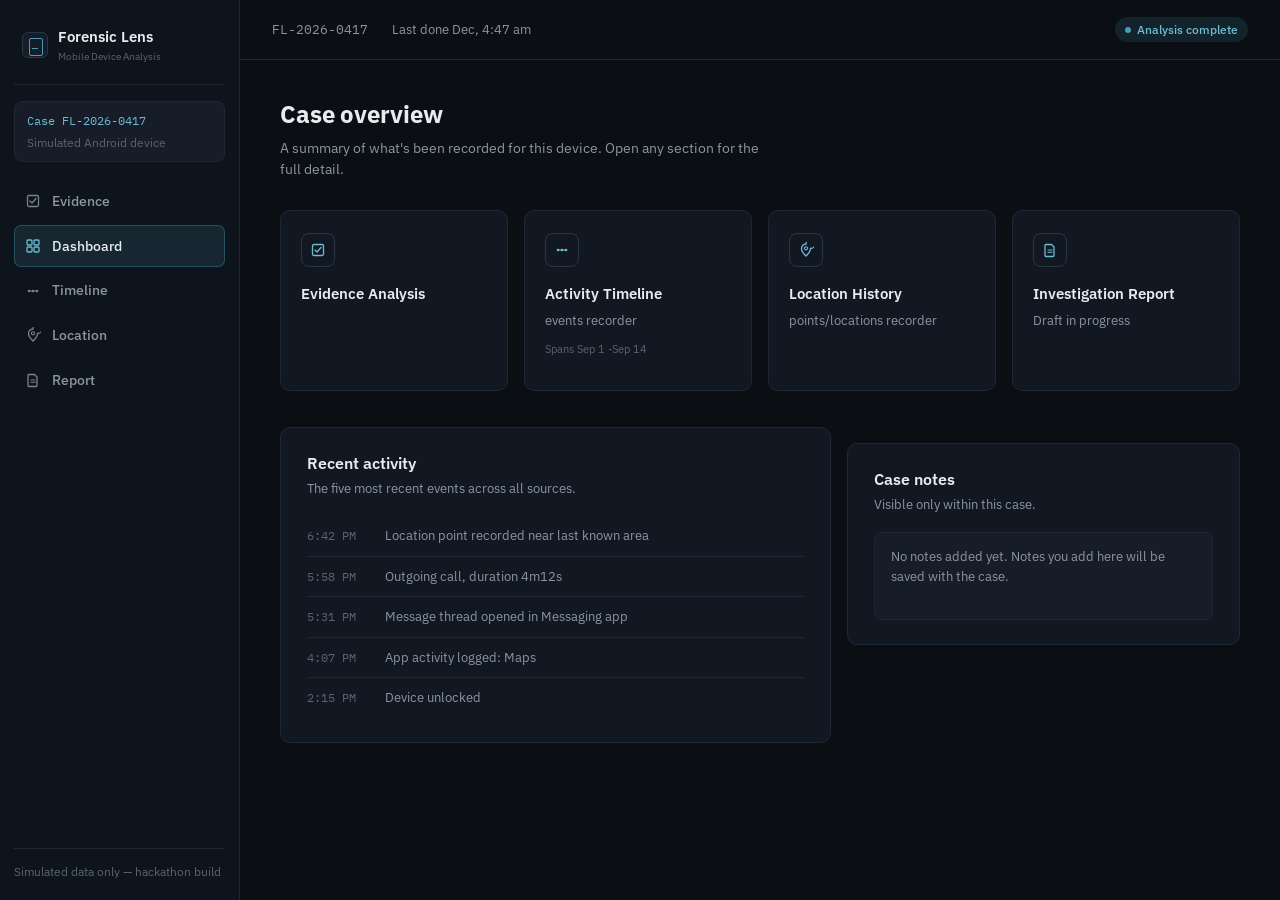
==== frontend/pages/dashboard.html @ 4ef89d26 "added front end" ====
<!DOCTYPE html>
<html lang="en">
<head>
<meta charset="UTF-8">
<meta name="viewport" content="width=device-width, initial-scale=1.0">
<title>Case Overview — Forensic Lens</title>
<link rel="stylesheet" href="../css/global.css">
<link rel="stylesheet" href="../css/dashboard.css">
<link rel="stylesheet" href="../css/responsive.css">
</head>
<body>

<div class="app">
  <aside class="sidebar">
    <a href="../frontend.html" class="brand">
      <span class="brand-mark" aria-hidden="true"></span>
      <span class="brand-text">Forensic Lens<span class="sub">Mobile Device Analysis</span></span>
    </a>

    <div class="case-chip">
      <div class="id mono">Case FL-2026-0417</div>
      <div class="meta">Simulated Android device</div>
    </div>

    <nav class="side-nav" aria-label="Case sections">
      <a class="nav-item" href="evidence.html">
        <svg width="16" height="16" viewBox="0 0 16 16" fill="none"><rect x="2.5" y="2.5" width="11" height="11" rx="1.5" stroke="currentColor" stroke-width="1.3"/><path d="M5 8l2 2 4-4.5" stroke="currentColor" stroke-width="1.3" stroke-linecap="round" stroke-linejoin="round"/></svg>
        Evidence
      </a>
      <a class="nav-item" href="dashboard.html">
        <svg width="16" height="16" viewBox="0 0 16 16" fill="none"><rect x="2" y="2" width="5" height="5" rx="1" stroke="currentColor" stroke-width="1.3"/><rect x="9" y="2" width="5" height="5" rx="1" stroke="currentColor" stroke-width="1.3"/><rect x="2" y="9" width="5" height="5" rx="1" stroke="currentColor" stroke-width="1.3"/><rect x="9" y="9" width="5" height="5" rx="1" stroke="currentColor" stroke-width="1.3"/></svg>
        Dashboard
      </a>
      <a class="nav-item" href="timeline.html">
        <svg width="16" height="16" viewBox="0 0 16 16" fill="none"><circle cx="4" cy="8" r="1.3" fill="currentColor"/><circle cx="8" cy="8" r="1.3" fill="currentColor"/><circle cx="12" cy="8" r="1.3" fill="currentColor"/><path d="M4 8h8" stroke="currentColor" stroke-width="1"/></svg>
        Timeline
      </a>
      <a class="nav-item" href="locations.html">
        <svg width="16" height="16" viewBox="0 0 16 16" fill="none"><path d="M8 14s4.5-4.2 4.5-7.5A4.5 4.5 0 108 2a4.5 4.5 0 00-4.5 4.5C3.5 9.8 8 14 8 14z" stroke="currentColor" stroke-width="1.3"/><circle cx="8" cy="6.3" r="1.6" stroke="currentColor" stroke-width="1.1"/></svg>
        Location
      </a>
      <a class="nav-item" href="report.html">
        <svg width="16" height="16" viewBox="0 0 16 16" fill="none"><path d="M4 2.5h5.5l2.5 2.5v8.5a1 1 0 01-1 1h-7a1 1 0 01-1-1v-10a1 1 0 011-1z" stroke="currentColor" stroke-width="1.3" stroke-linejoin="round"/><path d="M5.5 8h5M5.5 10.3h5" stroke="currentColor" stroke-width="1"/></svg>
        Report
      </a>
    </nav>

    <div class="sidebar-foot">Simulated data only — hackathon build</div>
  </aside>

  <main>
    <div class="topbar">
      <div class="case-line">
        <span class="mono">FL-2026-0417</span>
        <p></p>
        <span id ="date-time-display"></span>
      </div>
      <span class="status-pill"><span class="status-dot"></span>Analysis complete</span>
    </div>

    <section class="view">
      <div class="page-head">
        <h1>Case overview</h1>
        <p>A summary of what's been recorded for this device. Open any section for the full detail.</p>
      </div>

      <div class="grid-4">
        <a class="module-card" href="evidence.html">
          <div class="module-icon"><svg width="16" height="16" viewBox="0 0 16 16" fill="none"><rect x="2.5" y="2.5" width="11" height="11" rx="1.5" stroke="currentColor" stroke-width="1.3"/><path d="M5 8l2 2 4-4.5" stroke="currentColor" stroke-width="1.3" stroke-linecap="round" stroke-linejoin="round"/></svg></div>
          <h3>Evidence Analysis</h3>
          <p class="stat"></p>
          <p class="updated"></p>
        </a>
        <a class="module-card" href="timeline.html">
          <div class="module-icon"><svg width="16" height="16" viewBox="0 0 16 16" fill="none"><circle cx="4" cy="8" r="1.3" fill="currentColor"/><circle cx="8" cy="8" r="1.3" fill="currentColor"/><circle cx="12" cy="8" r="1.3" fill="currentColor"/><path d="M4 8h8" stroke="currentColor" stroke-width="1"/></svg></div>
          <h3>Activity Timeline</h3>
          <p class="stat">events recorder</p>
          <p class="updated">Spans Sep 1 <span class ="boxed-divider">-</span>Sep 14</p>
        </a>
        <a class="module-card" href="locations.html">
          <div class="module-icon"><svg width="16" height="16" viewBox="0 0 16 16" fill="none"><path d="M8 14s4.5-4.2 4.5-7.5A4.5 4.5 0 108 2a4.5 4.5 0 00-4.5 4.5C3.5 9.8 8 14 8 14z" stroke="currentColor" stroke-width="1.3"/><circle cx="8" cy="6.3" r="1.6" stroke="currentColor" stroke-width="1.1"/></svg></div>
          <h3>Location History</h3>
          <p class="stat">points/locations recorder</p>
          <p class="updated"></p>
        </a>
        <a class="module-card" href="report.html">
          <div class="module-icon"><svg width="16" height="16" viewBox="0 0 16 16" fill="none"><path d="M4 2.5h5.5l2.5 2.5v8.5a1 1 0 01-1 1h-7a1 1 0 01-1-1v-10a1 1 0 011-1z" stroke="currentColor" stroke-width="1.3" stroke-linejoin="round"/><path d="M5.5 8h5M5.5 10.3h5" stroke="currentColor" stroke-width="1"/></svg></div>
          <h3>Investigation Report</h3>
          <p class="stat">Draft in progress</p>
          <p class="updated"></p>
        </a>
      </div>

      <div class="two-col">
        <div class="panel">
          <h2>Recent activity</h2>
          <p class="sub">The five most recent events across all sources.</p>
          <div class="activity-row"><span class="t mono">6:42 PM</span><span class="d">Location point recorded near last known area</span></div>
          <div class="activity-row"><span class="t mono">5:58 PM</span><span class="d">Outgoing call, duration 4m12s</span></div>
          <div class="activity-row"><span class="t mono">5:31 PM</span><span class="d">Message thread opened in Messaging app</span></div>
          <div class="activity-row"><span class="t mono">4:07 PM</span><span class="d">App activity logged: Maps</span></div>
          <div class="activity-row"><span class="t mono">2:15 PM</span><span class="d">Device unlocked</span></div>
        </div>
        <div class="panel">
          <h2>Case notes</h2>
          <p class="sub">Visible only within this case.</p>
          <div class="notes-box">No notes added yet. Notes you add here will be saved with the case.</div>
        </div>
      </div>
    </section>
  </main>
</div>
<script src="../js/date.js"></script>
<script src="../js/navigation.js"></script>
<script src="../js/dashboard.js"></script>
</body>
</html>
---- frontend/css/global.css ----
/* ==========================================================================
   Forensic Lens — global.css
   Shared design tokens + base layout (sidebar, topbar) + components
   reused across dashboard, evidence, timeline, locations, and report pages.
   ========================================================================== */

@import url('https://fonts.googleapis.com/css2?family=IBM+Plex+Sans:wght@400;500;600;700&family=IBM+Plex+Mono:wght@400;500&display=swap');

:root{
  --bg: #0B0F14;
  --surface: #121822;
  --surface-2: #161D28;
  --surface-3: #0E141C;
  --border: #1E2733;
  --border-strong: #2A3543;
  --text: #E8ECEF;
  --text-muted: #8B96A3;
  --text-faint: #5A6472;
  --accent: #4A9BB5;
  --accent-bright: #6DBBD4;
  --accent-dim: rgba(74,155,181,0.14);
  --good: #5FA98A;
  --warn: #C6A15B;
  --focus: #6DBBD4;
}

*{ box-sizing: border-box; }
html, body{ height: 100%; }
body{
  margin: 0;
  background: var(--bg);
  color: var(--text);
  font-family: 'IBM Plex Sans', -apple-system, BlinkMacSystemFont, sans-serif;
  line-height: 1.5;
  -webkit-font-smoothing: antialiased;
}
.mono{ font-family: 'IBM Plex Mono', monospace; }
a{ color: inherit; text-decoration: none; }
button{ font-family: inherit; }
:focus-visible{ outline: 2px solid var(--focus); outline-offset: 2px; border-radius: 4px; }

/* ---------- APP SHELL ---------- */
.app{
  display: grid;
  grid-template-columns: 240px 1fr;
  min-height: 100vh;
}

.sidebar{
  background: var(--surface-3);
  border-right: 1px solid var(--border);
  display: flex;
  flex-direction: column;
  padding: 20px 14px;
}
.brand{
  display: flex; align-items: center; gap: 10px;
  padding: 6px 8px 20px;
  border-bottom: 1px solid var(--border);
  margin-bottom: 16px;
}
.brand-mark{
  width: 26px; height: 26px; border-radius: 6px;
  border: 1px solid var(--border-strong);
  background: var(--surface-2);
  position: relative; flex-shrink: 0;
}
.brand-mark::before{
  content: ""; position: absolute; left: 6px; top: 5px;
  width: 12px; height: 16px; border: 1.4px solid var(--accent); border-radius: 2px;
}
.brand-mark::after{
  content: ""; position: absolute; left: 9px; top: 15px;
  width: 6px; height: 1.4px; background: var(--accent);
}
.brand-text{ font-size: 14.5px; font-weight: 600; }
.brand-text .sub{ display: block; font-size: 10px; color: var(--text-faint); font-weight: 400; margin-top: 1px; }

.case-chip{
  background: var(--surface-2);
  border: 1px solid var(--border);
  border-radius: 8px;
  padding: 10px 12px;
  margin-bottom: 18px;
}
.case-chip .id{ font-size: 12px; color: var(--accent-bright); margin-bottom: 4px; }
.case-chip .meta{ font-size: 11.5px; color: var(--text-faint); }

nav.side-nav{ display: flex; flex-direction: column; gap: 2px; flex: 1; }
.nav-item{
  display: flex; align-items: center; gap: 11px;
  padding: 10px 10px;
  border-radius: 7px;
  font-size: 13.8px;
  font-weight: 500;
  color: var(--text-muted);
  cursor: pointer;
  border: 1px solid transparent;
  background: none;
  width: 100%;
  text-align: left;
  transition: background 0.15s ease, color 0.15s ease;
}
.nav-item svg{ flex-shrink: 0; opacity: 0.85; }
.nav-item:hover{ background: var(--surface-2); color: var(--text); }
.nav-item.active{
  background: var(--accent-dim);
  color: var(--text);
  border-color: rgba(74,155,181,0.35);
}
.nav-item.active svg{ opacity: 1; color: var(--accent-bright); }
.nav-item.disabled{ opacity: 0.45; cursor: default; }
.nav-item.disabled:hover{ background: none; color: var(--text-muted); }

.sidebar-foot{
  border-top: 1px solid var(--border);
  padding-top: 14px;
  margin-top: 10px;
  font-size: 11.5px;
  color: var(--text-faint);
}

main{ min-width: 0; }
.topbar{
  height: 60px;
  border-bottom: 1px solid var(--border);
  display: flex; align-items: center; justify-content: space-between;
  padding: 0 32px;
}
.topbar .case-line{ display: flex; align-items: center; gap: 12px; font-size: 13px; color: var(--text-muted); }
.status-pill{
  display: inline-flex; align-items: center; gap: 6px;
  padding: 4px 10px; border-radius: 20px;
  background: var(--accent-dim); color: var(--accent-bright);
  font-size: 11.5px; font-weight: 500;
}
.status-dot{ width: 6px; height: 6px; border-radius: 50%; background: var(--accent); }

.view{ padding: 36px 40px 60px; }

.page-head{ margin-bottom: 30px; }
.page-head h1{ font-size: 24px; font-weight: 700; margin: 0 0 6px; letter-spacing: -0.005em; }
.page-head p{ font-size: 14px; color: var(--text-muted); margin: 0; max-width: 60ch; }

/* ---------- BUTTONS ---------- */
.btn{
  appearance: none; border: none; cursor: pointer; font-family: inherit;
  font-size: 13.5px; font-weight: 600; padding: 10px 18px; border-radius: 7px;
  display: inline-flex; align-items: center; gap: 8px; transition: background 0.15s ease, border-color 0.15s ease;
}
.btn-primary{ background: var(--accent); color: #06171C; }
.btn-primary:hover{ background: var(--accent-bright); }
.btn-secondary{ background: transparent; color: var(--text); border: 1px solid var(--border-strong); }
.btn-secondary:hover{ border-color: var(--accent); color: var(--accent-bright); }

/* ---------- CARDS / PANELS ---------- */
.grid-4{ display: grid; grid-template-columns: repeat(4, 1fr); gap: 16px; margin-bottom: 36px; }
.module-card{
  background: var(--surface);
  border: 1px solid var(--border);
  border-radius: 10px;
  padding: 22px 20px;
  cursor: pointer;
  transition: border-color 0.15s ease, background 0.15s ease;
}
.module-card:hover{ border-color: var(--border-strong); background: var(--surface-2); }
.module-icon{
  width: 34px; height: 34px; border-radius: 8px;
  border: 1px solid var(--border-strong);
  display: flex; align-items: center; justify-content: center;
  color: var(--accent-bright); margin-bottom: 16px;
}
.module-card h3{ font-size: 14.5px; font-weight: 600; margin: 0 0 6px; }
.module-card .stat{ font-size: 12.5px; color: var(--text-muted); margin: 0 0 2px; }
.module-card .updated{ font-size: 11px; color: var(--text-faint); }

.panel{
  background: var(--surface);
  border: 1px solid var(--border);
  border-radius: 10px;
  padding: 24px 26px;
}
.panel + .panel{ margin-top: 16px; }
.panel h2{ font-size: 15.5px; font-weight: 600; margin: 0 0 4px; }
.panel .sub{ font-size: 12.5px; color: var(--text-muted); margin: 0 0 18px; }

.two-col{ display: grid; grid-template-columns: 1.4fr 1fr; gap: 16px; align-items: start; }

.empty-note{ font-size: 13px; color: var(--text-faint); text-align: center; padding: 40px 20px; }

/* ---------- TABLE ---------- */
table.file-table{ width: 100%; border-collapse: collapse; font-size: 13px; }
table.file-table th{
  text-align: left; font-weight: 500; color: var(--text-faint);
  font-size: 11.5px; padding: 0 0 10px; border-bottom: 1px solid var(--border);
}
table.file-table td{ padding: 12px 0; border-bottom: 1px solid var(--border); color: var(--text-muted); }
table.file-table tr:last-child td{ border-bottom: none; }
table.file-table td.name{ color: var(--text); }

.pill{ display: inline-flex; align-items: center; gap: 6px; padding: 3px 9px; border-radius: 20px; font-size: 11px; font-weight: 500; }
.pill-ready{ background: rgba(95,169,138,0.14); color: var(--good); }
.pill-parsing{ background: var(--accent-dim); color: var(--accent-bright); }
.pill-queued{ background: rgba(139,150,163,0.14); color: var(--text-muted); }

/* ---------- CHIPS (used by timeline filters, browse button, etc.) ---------- */
.chip{
  padding: 7px 14px; border-radius: 20px; font-size: 12.5px; font-weight: 500;
  border: 1px solid var(--border-strong); color: var(--text-muted); cursor: pointer;
  background: var(--surface); transition: all 0.15s ease;
}
.chip:hover{ color: var(--text); }
.chip.active{ background: var(--accent-dim); border-color: rgba(74,155,181,0.4); color: var(--accent-bright); }

/* ---------- UPLOAD (evidence page) ---------- */
.dropzone{
  border: 1.5px dashed var(--border-strong);
  border-radius: 12px;
  padding: 52px 24px;
  text-align: center;
  background: var(--surface);
  margin-bottom: 24px;
  transition: border-color 0.15s ease, background 0.15s ease;
}
.dropzone.drag-over{ border-color: var(--accent); background: var(--surface-2); }
.dropzone .icon{
  width: 52px; height: 52px; margin: 0 auto 18px;
  border-radius: 12px; border: 1px solid var(--border-strong);
  display: flex; align-items: center; justify-content: center;
  color: var(--accent-bright); background: var(--surface-2);
}
.dropzone h3{ font-size: 16px; font-weight: 600; margin: 0 0 6px; }
.dropzone p{ font-size: 13.5px; color: var(--text-muted); margin: 0 0 20px; }
.dropzone .fmt{ font-size: 11.5px; color: var(--text-faint); margin-top: 16px; }

.step-mini{ display: flex; flex-direction: column; gap: 14px; }
.step-mini-row{ display: flex; align-items: center; gap: 12px; font-size: 13px; }
.step-mini-num{
  width: 24px; height: 24px; border-radius: 50%; border: 1px solid var(--border-strong);
  display: flex; align-items: center; justify-content: center; font-size: 11px;
  font-family: 'IBM Plex Mono', monospace; color: var(--text-faint); flex-shrink: 0;
}
.step-mini-row.current .step-mini-num{ border-color: var(--accent); color: var(--accent-bright); background: var(--accent-dim); }
.step-mini-row.current span.label{ color: var(--text); font-weight: 600; }
.step-mini-row span.label{ color: var(--text-muted); }

/* ---------- REPORT PAGE ---------- */
.report-header{
  display: flex; justify-content: space-between; align-items: flex-start;
  gap: 24px; margin-bottom: 28px; flex-wrap: wrap;
}
.report-meta-grid{
  display: grid; grid-template-columns: repeat(3, 1fr); gap: 14px; margin-bottom: 24px;
}
.report-meta-item{
  border: 1px solid var(--border); border-radius: 8px; padding: 14px 16px; background: var(--surface);
}
.report-meta-item .label{ font-size: 11px; color: var(--text-faint); margin-bottom: 4px; }
.report-meta-item .value{ font-size: 13.5px; color: var(--text); }
.report-section{ margin-bottom: 18px; }
.report-section h2{ font-size: 15px; font-weight: 600; margin: 0 0 10px; }
.report-summary-list{ list-style: none; padding: 0; margin: 0; font-size: 13.5px; color: var(--text-muted); }
.report-summary-list li{ padding: 8px 0; border-bottom: 1px solid var(--border); }
.report-summary-list li:last-child{ border-bottom: none; }
.report-summary-list strong{ color: var(--text); font-weight: 600; }
.notes-box{
  background: var(--surface-2);
  border: 1px solid var(--border);
  border-radius: 8px;
  padding: 14px 16px;
  font-size: 13px;
  color: var(--text-muted);
  min-height: 88px;
}
.disclaimer-banner{
  border: 1px solid var(--border);
  background: var(--surface-2);
  border-radius: 8px;
  padding: 12px 16px;
  font-size: 12.5px;
  color: var(--text-faint);
  margin-bottom: 24px;
}
---- frontend/css/dashboard.css ----
/* ==========================================================================
   Forensic Lens — dashboard.css
   Extends global.css with rules specific to the case overview page.
   ========================================================================== */

.activity-row{
  display: flex; align-items: baseline; gap: 14px;
  padding: 10px 0;
  border-bottom: 1px solid var(--border);
  font-size: 13px;
}
.activity-row:last-child{ border-bottom: none; }
.activity-row .t{ color: var(--text-faint); font-size: 11.5px; width: 64px; flex-shrink: 0; }
.activity-row .d{ color: var(--text-muted); }

.module-card.disabled{ opacity: 0.6; cursor: default; }
.module-card.disabled:hover{ background: var(--surface); border-color: var(--border); }
---- frontend/css/responsive.css ----
/* ==========================================================================
   Forensic Lens — responsive.css
   Breakpoints shared by dashboard, evidence, timeline, locations, and report.
   Load this AFTER the page-specific stylesheet.
   ========================================================================== */

@media (max-width: 1180px){
  .grid-4{ grid-template-columns: repeat(2, 1fr); }
  .two-col{ grid-template-columns: 1fr; }
  .loc-layout{ grid-template-columns: 1fr; }
  .report-meta-grid{ grid-template-columns: repeat(2, 1fr); }
}

@media (max-width: 900px){
  .app{ grid-template-columns: 200px 1fr; }
  .view{ padding: 28px 22px 48px; }
}

@media (max-width: 760px){
  .app{ grid-template-columns: 1fr; }
  .sidebar{
    position: sticky; top: 0; z-index: 20;
    flex-direction: row; align-items: center; overflow-x: auto;
    padding: 12px 14px; gap: 10px;
  }
  .brand, .case-chip, .sidebar-foot{ display: none; }
  nav.side-nav{ flex-direction: row; }
  .grid-4{ grid-template-columns: 1fr; }
  .report-meta-grid{ grid-template-columns: 1fr; }
  .topbar{ padding: 0 20px; }
}
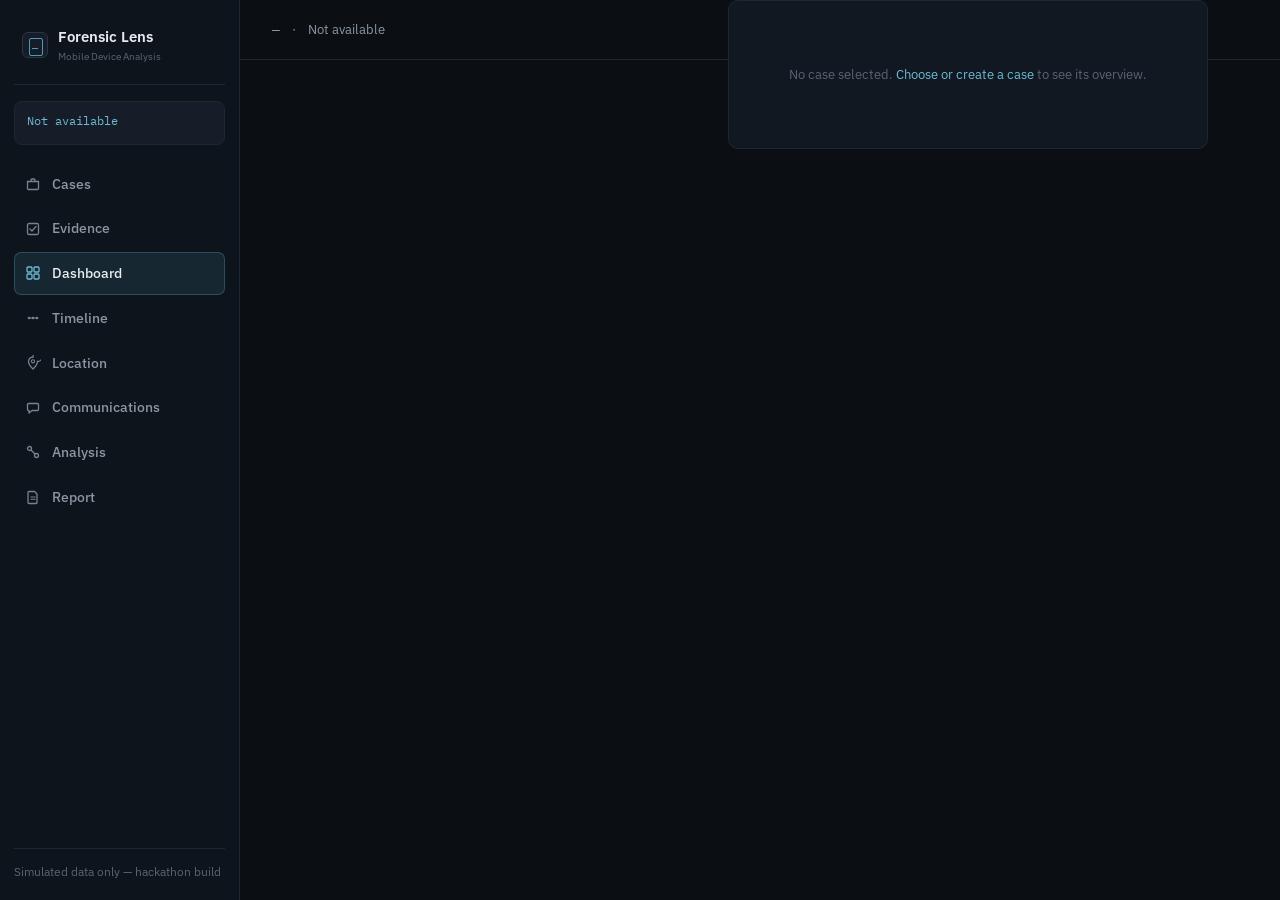
==== commit f5d1b08e: "The Final One" ====
--- a/frontend/pages/dashboard.html
+++ b/frontend/pages/dashboard.html
@@ -6,23 +6,28 @@
 <title>Case Overview — Forensic Lens</title>
 <link rel="stylesheet" href="../css/global.css">
 <link rel="stylesheet" href="../css/dashboard.css">
+<link rel="stylesheet" href="../css/components.css">
 <link rel="stylesheet" href="../css/responsive.css">
 </head>
 <body>
 
 <div class="app">
   <aside class="sidebar">
-    <a href="../frontend.html" class="brand">
+    <a href="../index.html" class="brand">
       <span class="brand-mark" aria-hidden="true"></span>
       <span class="brand-text">Forensic Lens<span class="sub">Mobile Device Analysis</span></span>
     </a>
 
     <div class="case-chip">
-      <div class="id mono">Case FL-2026-0417</div>
-      <div class="meta">Simulated Android device</div>
+      <div class="id mono" data-case-id>Not available</div>
+      <div class="meta" data-case-meta></div>
     </div>
 
     <nav class="side-nav" aria-label="Case sections">
+      <a class="nav-item" href="cases.html">
+        <svg width="16" height="16" viewBox="0 0 16 16" fill="none"><path d="M2.5 5.5h11v7a1 1 0 01-1 1h-9a1 1 0 01-1-1v-7z" stroke="currentColor" stroke-width="1.3"/><path d="M6 5.5V4a1 1 0 011-1h2a1 1 0 011 1v1.5" stroke="currentColor" stroke-width="1.3"/></svg>
+        Cases
+      </a>
       <a class="nav-item" href="evidence.html">
         <svg width="16" height="16" viewBox="0 0 16 16" fill="none"><rect x="2.5" y="2.5" width="11" height="11" rx="1.5" stroke="currentColor" stroke-width="1.3"/><path d="M5 8l2 2 4-4.5" stroke="currentColor" stroke-width="1.3" stroke-linecap="round" stroke-linejoin="round"/></svg>
         Evidence
@@ -39,6 +44,14 @@
         <svg width="16" height="16" viewBox="0 0 16 16" fill="none"><path d="M8 14s4.5-4.2 4.5-7.5A4.5 4.5 0 108 2a4.5 4.5 0 00-4.5 4.5C3.5 9.8 8 14 8 14z" stroke="currentColor" stroke-width="1.3"/><circle cx="8" cy="6.3" r="1.6" stroke="currentColor" stroke-width="1.1"/></svg>
         Location
       </a>
+      <a class="nav-item" href="communications.html">
+        <svg width="16" height="16" viewBox="0 0 16 16" fill="none"><path d="M2.5 4.5a1 1 0 011-1h9a1 1 0 011 1v5a1 1 0 01-1 1H7l-3 2.5V10.5h-.5a1 1 0 01-1-1v-5z" stroke="currentColor" stroke-width="1.3" stroke-linejoin="round"/></svg>
+        Communications
+      </a>
+      <a class="nav-item" href="analysis.html">
+        <svg width="16" height="16" viewBox="0 0 16 16" fill="none"><circle cx="4.5" cy="4.5" r="2" stroke="currentColor" stroke-width="1.3"/><circle cx="11.5" cy="11.5" r="2" stroke="currentColor" stroke-width="1.3"/><path d="M6 6l4 4" stroke="currentColor" stroke-width="1.3"/></svg>
+        Analysis
+      </a>
       <a class="nav-item" href="report.html">
         <svg width="16" height="16" viewBox="0 0 16 16" fill="none"><path d="M4 2.5h5.5l2.5 2.5v8.5a1 1 0 01-1 1h-7a1 1 0 01-1-1v-10a1 1 0 011-1z" stroke="currentColor" stroke-width="1.3" stroke-linejoin="round"/><path d="M5.5 8h5M5.5 10.3h5" stroke="currentColor" stroke-width="1"/></svg>
         Report
@@ -51,67 +64,81 @@
   <main>
     <div class="topbar">
       <div class="case-line">
-        <span class="mono">FL-2026-0417</span>
-        <p></p>
-        <span id ="date-time-display"></span>
+        <span class="mono" data-topbar-case-id>—</span>
+        <span>&middot;</span>
+        <span data-topbar-case-date>Not available</span>
       </div>
-      <span class="status-pill"><span class="status-dot"></span>Analysis complete</span>
-    </div>
 
     <section class="view">
       <div class="page-head">
         <h1>Case overview</h1>
-        <p>A summary of what's been recorded for this device. Open any section for the full detail.</p>
+        <p>A summary of what has been recorded for this device. Every number below comes from the backend &mdash; nothing here is illustrative.</p>
       </div>
 
-      <div class="grid-4">
-        <a class="module-card" href="evidence.html">
-          <div class="module-icon"><svg width="16" height="16" viewBox="0 0 16 16" fill="none"><rect x="2.5" y="2.5" width="11" height="11" rx="1.5" stroke="currentColor" stroke-width="1.3"/><path d="M5 8l2 2 4-4.5" stroke="currentColor" stroke-width="1.3" stroke-linecap="round" stroke-linejoin="round"/></svg></div>
-          <h3>Evidence Analysis</h3>
-          <p class="stat"></p>
-          <p class="updated"></p>
-        </a>
-        <a class="module-card" href="timeline.html">
-          <div class="module-icon"><svg width="16" height="16" viewBox="0 0 16 16" fill="none"><circle cx="4" cy="8" r="1.3" fill="currentColor"/><circle cx="8" cy="8" r="1.3" fill="currentColor"/><circle cx="12" cy="8" r="1.3" fill="currentColor"/><path d="M4 8h8" stroke="currentColor" stroke-width="1"/></svg></div>
-          <h3>Activity Timeline</h3>
-          <p class="stat">events recorder</p>
-          <p class="updated">Spans Sep 1 <span class ="boxed-divider">-</span>Sep 14</p>
-        </a>
-        <a class="module-card" href="locations.html">
-          <div class="module-icon"><svg width="16" height="16" viewBox="0 0 16 16" fill="none"><path d="M8 14s4.5-4.2 4.5-7.5A4.5 4.5 0 108 2a4.5 4.5 0 00-4.5 4.5C3.5 9.8 8 14 8 14z" stroke="currentColor" stroke-width="1.3"/><circle cx="8" cy="6.3" r="1.6" stroke="currentColor" stroke-width="1.1"/></svg></div>
-          <h3>Location History</h3>
-          <p class="stat">points/locations recorder</p>
-          <p class="updated"></p>
-        </a>
-        <a class="module-card" href="report.html">
-          <div class="module-icon"><svg width="16" height="16" viewBox="0 0 16 16" fill="none"><path d="M4 2.5h5.5l2.5 2.5v8.5a1 1 0 01-1 1h-7a1 1 0 01-1-1v-10a1 1 0 011-1z" stroke="currentColor" stroke-width="1.3" stroke-linejoin="round"/><path d="M5.5 8h5M5.5 10.3h5" stroke="currentColor" stroke-width="1"/></svg></div>
-          <h3>Investigation Report</h3>
-          <p class="stat">Draft in progress</p>
-          <p class="updated"></p>
-        </a>
+      <div class="panel" id="dashboard-empty">
+        <div class="empty-note">No case selected. <a href="cases.html" style="color:var(--accent-bright);">Choose or create a case</a> to see its overview.</div>
       </div>
 
-      <div class="two-col">
-        <div class="panel">
-          <h2>Recent activity</h2>
-          <p class="sub">The five most recent events across all sources.</p>
-          <div class="activity-row"><span class="t mono">6:42 PM</span><span class="d">Location point recorded near last known area</span></div>
-          <div class="activity-row"><span class="t mono">5:58 PM</span><span class="d">Outgoing call, duration 4m12s</span></div>
-          <div class="activity-row"><span class="t mono">5:31 PM</span><span class="d">Message thread opened in Messaging app</span></div>
-          <div class="activity-row"><span class="t mono">4:07 PM</span><span class="d">App activity logged: Maps</span></div>
-          <div class="activity-row"><span class="t mono">2:15 PM</span><span class="d">Device unlocked</span></div>
+      <div class="panel" id="dashboard-loading" style="display:none;">
+        <div class="empty-note">Loading case data&hellip;</div>
+      </div>
+
+      <div class="panel" id="dashboard-error" style="display:none;">
+        <div class="empty-note">Couldn't load this case.<br><span data-error-message class="mono" style="font-size:12px;"></span></div>
+      </div>
+
+      <div id="dashboard-populated" style="display:none;">
+        <div class="grid-4">
+          <a class="module-card" href="evidence.html">
+            <div class="module-icon"><svg width="16" height="16" viewBox="0 0 16 16" fill="none"><rect x="2.5" y="2.5" width="11" height="11" rx="1.5" stroke="currentColor" stroke-width="1.3"/><path d="M5 8l2 2 4-4.5" stroke="currentColor" stroke-width="1.3" stroke-linecap="round" stroke-linejoin="round"/></svg></div>
+            <h3>Evidence</h3>
+            <p class="stat" id="stat-evidence-count">&mdash;</p>
+            <p class="updated" id="stat-evidence-meta"></p>
+          </a>
+          <a class="module-card" href="timeline.html">
+            <div class="module-icon"><svg width="16" height="16" viewBox="0 0 16 16" fill="none"><circle cx="4" cy="8" r="1.3" fill="currentColor"/><circle cx="8" cy="8" r="1.3" fill="currentColor"/><circle cx="12" cy="8" r="1.3" fill="currentColor"/><path d="M4 8h8" stroke="currentColor" stroke-width="1"/></svg></div>
+            <h3>Activity Timeline</h3>
+            <p class="stat" id="stat-timeline-count">&mdash;</p>
+            <p class="updated" id="stat-timeline-meta"></p>
+          </a>
+          <a class="module-card" href="locations.html">
+            <div class="module-icon"><svg width="16" height="16" viewBox="0 0 16 16" fill="none"><path d="M8 14s4.5-4.2 4.5-7.5A4.5 4.5 0 108 2a4.5 4.5 0 00-4.5 4.5C3.5 9.8 8 14 8 14z" stroke="currentColor" stroke-width="1.3"/><circle cx="8" cy="6.3" r="1.6" stroke="currentColor" stroke-width="1.1"/></svg></div>
+            <h3>Location History</h3>
+            <p class="stat" id="stat-location-count">&mdash;</p>
+            <p class="updated" id="stat-location-meta"></p>
+          </a>
+          <a class="module-card" href="communications.html">
+            <div class="module-icon"><svg width="16" height="16" viewBox="0 0 16 16" fill="none"><path d="M2.5 4.5a1 1 0 011-1h9a1 1 0 011 1v5a1 1 0 01-1 1H7l-3 2.5V10.5h-.5a1 1 0 01-1-1v-5z" stroke="currentColor" stroke-width="1.3" stroke-linejoin="round"/></svg></div>
+            <h3>Communications</h3>
+            <p class="stat" id="stat-comms-count">&mdash;</p>
+            <p class="updated" id="stat-comms-meta"></p>
+          </a>
         </div>
-        <div class="panel">
-          <h2>Case notes</h2>
-          <p class="sub">Visible only within this case.</p>
-          <div class="notes-box">No notes added yet. Notes you add here will be saved with the case.</div>
+
+        <div class="two-col">
+          <div class="panel">
+            <h2>Recent activity</h2>
+            <p class="sub">The five most recent events across all evidence sources.</p>
+            <div id="recent-activity-list"></div>
+          </div>
+          <div class="panel">
+            <h2>Device</h2>
+            <p class="sub">Reported by device.json in the uploaded evidence, if present.</p>
+            <div class="notes-box" id="device-summary">&mdash;</div>
+            <h2 style="margin-top:18px;">Report</h2>
+            <div class="notes-box" id="stat-report-meta">&mdash;</div>
+          </div>
         </div>
       </div>
     </section>
   </main>
 </div>
-<script src="../js/date.js"></script>
+
+<script src="../js/api.js"></script>
+<script src="../js/ui.js"></script>
+<script src="../js/shape.js"></script>
 <script src="../js/navigation.js"></script>
+<script src="../js/cases.js"></script>
 <script src="../js/dashboard.js"></script>
 </body>
 </html>
--- a/frontend/css/components.css
+++ b/frontend/css/components.css
@@ -0,0 +1,57 @@
+/* ==========================================================================
+   Forensic Lens — components.css
+   Styles for the views added during backend integration: the case
+   picker (cases.html), the communications tables, and the correlation
+   list on analysis.html. Uses the same tokens as global.css.
+   ========================================================================== */
+
+/* ---- Case picker ------------------------------------------------------ */
+.case-row{
+  display: flex; align-items: center; justify-content: space-between; gap: 16px;
+  padding: 14px 16px; margin-bottom: 10px;
+  background: var(--surface-2); border: 1px solid var(--border); border-radius: 8px;
+  transition: border-color .15s ease;
+}
+.case-row:hover{ border-color: var(--border-strong); }
+.case-row.active{ border-color: var(--accent); background: var(--accent-dim); }
+.case-row-main{ min-width: 0; }
+.case-row-name{ font-weight: 600; font-size: 14px; }
+.case-row-desc{ color: var(--text-muted); font-size: 13px; margin-top: 2px; }
+.case-row-id{ color: var(--text-faint); font-size: 11px; margin-top: 4px; word-break: break-all; }
+.case-row-side{ display: flex; flex-direction: column; align-items: flex-end; gap: 8px; flex-shrink: 0; }
+.case-row-date{ color: var(--text-muted); font-size: 12px; }
+
+/* ---- Form fields ------------------------------------------------------ */
+.field{ margin-bottom: 14px; }
+.field label{ display: block; font-size: 12px; color: var(--text-muted); margin-bottom: 6px; }
+.field input, .field textarea{
+  width: 100%; background: var(--surface-2); border: 1px solid var(--border-strong);
+  border-radius: 7px; padding: 10px 12px; color: var(--text); font-size: 13px;
+  font-family: inherit; resize: vertical;
+}
+.form-error{ color: var(--warn); font-size: 13px; margin-bottom: 10px; }
+
+/* ---- Data tables (communications, evidence) --------------------------- */
+.data-table{ width: 100%; border-collapse: collapse; font-size: 13px; }
+.data-table th{
+  text-align: left; padding: 9px 10px; font-size: 11px; font-weight: 600;
+  text-transform: uppercase; letter-spacing: .05em;
+  color: var(--text-faint); border-bottom: 1px solid var(--border-strong);
+}
+.data-table td{ padding: 10px; border-bottom: 1px solid var(--border); vertical-align: top; }
+.data-table tr:last-child td{ border-bottom: none; }
+
+/* ---- Correlations ----------------------------------------------------- */
+.correlation-item{ margin-bottom: 12px; }
+.correlation-head{ display: flex; align-items: center; justify-content: space-between; gap: 12px; margin-bottom: 6px; }
+.correlation-head .mono{ font-size: 12px; color: var(--text-muted); }
+
+/* ---- Landing ---------------------------------------------------------- */
+.landing{
+  min-height: 100vh; display: flex; flex-direction: column;
+  align-items: center; justify-content: center; text-align: center; padding: 40px 24px;
+}
+.landing h1{ font-size: 32px; margin: 0 0 8px; }
+.landing p{ color: var(--text-muted); max-width: 560px; margin: 0 0 8px; }
+.landing .actions{ display: flex; gap: 12px; margin-top: 24px; flex-wrap: wrap; justify-content: center; }
+.landing .steps{ margin-top: 44px; max-width: 640px; text-align: left; }
